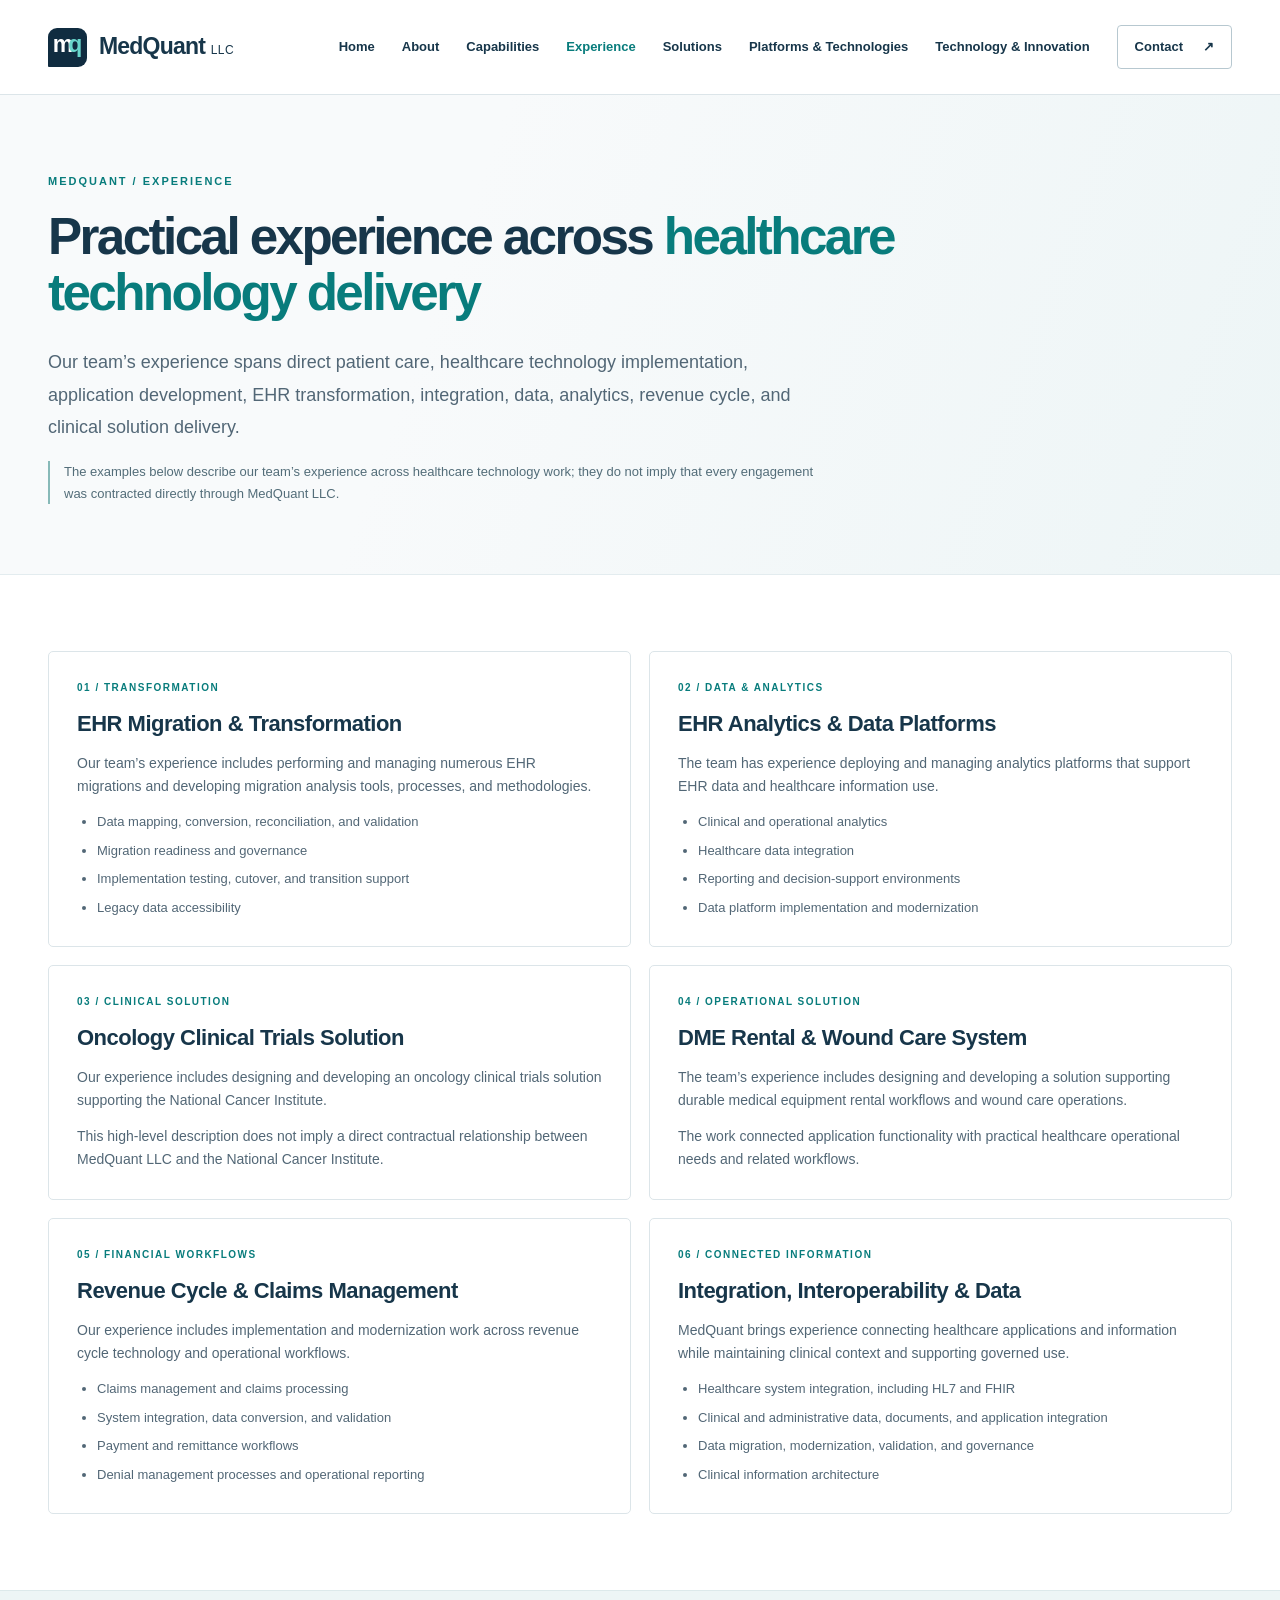
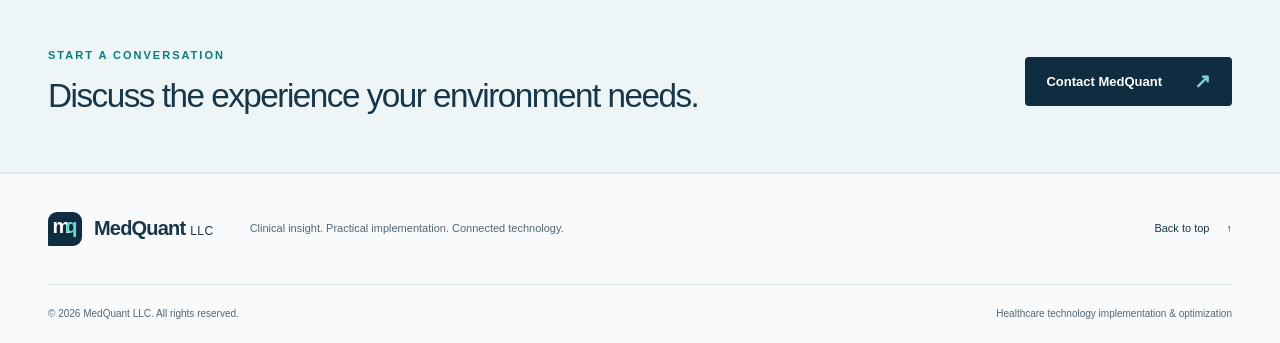
==== experience.html @ 073f3e89 "Expand healthcare website experience and solutions Co-authored-by: Copilot <223556219+Copilot@users." ====
<!doctype html>
<html lang="en">
  <head>
    <meta charset="utf-8">
    <meta name="viewport" content="width=device-width, initial-scale=1">
    <meta name="description" content="Explore MedQuant’s team experience across EHR migrations, analytics, healthcare applications, revenue cycle, interoperability, and clinical solutions.">
    <meta name="theme-color" content="#102c40">
    <title>Experience | MedQuant LLC</title>
    <link rel="icon" href="assets/images/favicon.svg" type="image/svg+xml">
    <link rel="stylesheet" href="assets/css/styles.css">
    <script src="assets/js/main.js" defer></script>
  </head>
  <body>
    <a class="skip-link" href="#main">Skip to content</a>
    <header class="site-header">
      <div class="container header-inner">
        <a class="brand" href="index.html#home" aria-label="MedQuant LLC home">
          <span class="brand-mark" aria-hidden="true">m<span>q</span></span>
          <span>MedQuant <span class="brand-legal">LLC</span></span>
        </a>
        <button class="menu-toggle" type="button" aria-expanded="false" aria-controls="primary-navigation" hidden>Menu <span aria-hidden="true">+</span></button>
        <nav id="primary-navigation" aria-label="Main navigation">
          <a href="index.html#home">Home</a>
          <a href="index.html#about">About</a>
          <a href="index.html#capabilities">Capabilities</a>
          <a href="experience.html" aria-current="page">Experience</a>
          <a href="solutions.html">Solutions</a>
          <a href="platforms.html">Platforms &amp; Technologies</a>
          <a href="index.html#research">Technology &amp; Innovation</a>
          <a class="nav-contact" href="index.html#contact">Contact <span aria-hidden="true">&#8599;</span></a>
        </nav>
      </div>
    </header>

    <main id="main">
      <section class="page-hero" aria-labelledby="page-title">
        <div class="container">
          <p class="eyebrow">MedQuant / Experience</p>
          <h1 id="page-title">Practical experience across <span>healthcare technology delivery</span></h1>
          <p class="page-intro">Our team’s experience spans direct patient care, healthcare technology implementation, application development, EHR transformation, integration, data, analytics, revenue cycle, and clinical solution delivery.</p>
          <p class="attribution-note">The examples below describe our team’s experience across healthcare technology work; they do not imply that every engagement was contracted directly through MedQuant LLC.</p>
        </div>
      </section>

      <section class="section page-content" aria-label="Experience areas">
        <div class="container experience-grid">
          <article class="content-card">
            <p class="card-kicker">01 / Transformation</p>
            <h2>EHR Migration &amp; Transformation</h2>
            <p>Our team’s experience includes performing and managing numerous EHR migrations and developing migration analysis tools, processes, and methodologies.</p>
            <ul>
              <li>Data mapping, conversion, reconciliation, and validation</li>
              <li>Migration readiness and governance</li>
              <li>Implementation testing, cutover, and transition support</li>
              <li>Legacy data accessibility</li>
            </ul>
          </article>
          <article class="content-card">
            <p class="card-kicker">02 / Data &amp; analytics</p>
            <h2>EHR Analytics &amp; Data Platforms</h2>
            <p>The team has experience deploying and managing analytics platforms that support EHR data and healthcare information use.</p>
            <ul>
              <li>Clinical and operational analytics</li>
              <li>Healthcare data integration</li>
              <li>Reporting and decision-support environments</li>
              <li>Data platform implementation and modernization</li>
            </ul>
          </article>
          <article class="content-card">
            <p class="card-kicker">03 / Clinical solution</p>
            <h2>Oncology Clinical Trials Solution</h2>
            <p>Our experience includes designing and developing an oncology clinical trials solution supporting the National Cancer Institute.</p>
            <p>This high-level description does not imply a direct contractual relationship between MedQuant LLC and the National Cancer Institute.</p>
          </article>
          <article class="content-card">
            <p class="card-kicker">04 / Operational solution</p>
            <h2>DME Rental &amp; Wound Care System</h2>
            <p>The team’s experience includes designing and developing a solution supporting durable medical equipment rental workflows and wound care operations.</p>
            <p>The work connected application functionality with practical healthcare operational needs and related workflows.</p>
          </article>
          <article class="content-card">
            <p class="card-kicker">05 / Financial workflows</p>
            <h2>Revenue Cycle &amp; Claims Management</h2>
            <p>Our experience includes implementation and modernization work across revenue cycle technology and operational workflows.</p>
            <ul>
              <li>Claims management and claims processing</li>
              <li>System integration, data conversion, and validation</li>
              <li>Payment and remittance workflows</li>
              <li>Denial management processes and operational reporting</li>
            </ul>
          </article>
          <article class="content-card">
            <p class="card-kicker">06 / Connected information</p>
            <h2>Integration, Interoperability &amp; Data</h2>
            <p>MedQuant brings experience connecting healthcare applications and information while maintaining clinical context and supporting governed use.</p>
            <ul>
              <li>Healthcare system integration, including HL7 and FHIR</li>
              <li>Clinical and administrative data, documents, and application integration</li>
              <li>Data migration, modernization, validation, and governance</li>
              <li>Clinical information architecture</li>
            </ul>
          </article>
        </div>
      </section>

      <section class="contact-strip" aria-labelledby="experience-contact-title">
        <div class="container contact-strip-inner">
          <div>
            <p class="eyebrow">Start a conversation</p>
            <h2 id="experience-contact-title">Discuss the experience your environment needs.</h2>
          </div>
          <a class="button button-primary" href="index.html#contact">Contact MedQuant <span aria-hidden="true">&#8599;</span></a>
        </div>
      </section>
    </main>

    <footer class="site-footer">
      <div class="container footer-main">
        <a class="brand" href="index.html#home"><span class="brand-mark" aria-hidden="true">m<span>q</span></span><span>MedQuant <span class="brand-legal">LLC</span></span></a>
        <p>Clinical insight. Practical implementation. Connected technology.</p>
        <a class="back-top" href="#main">Back to top <span aria-hidden="true">&#8593;</span></a>
      </div>
      <div class="container footer-bottom">
        <p>&copy; <span id="copyright-year">2026</span> MedQuant LLC. All rights reserved.</p>
        <span>Healthcare technology implementation &amp; optimization</span>
      </div>
    </footer>
  </body>
</html>
---- assets/css/styles.css ----
:root {
  color-scheme: light;
  --navy: #102c40;
  --ink: #17364a;
  --muted: #526776;
  --teal: #087c7c;
  --line: #dce5e9;
  --paper: #f4f7f8;
  --white: #fff;
}

* { box-sizing: border-box; }
html { scroll-behavior: smooth; scroll-padding-top: 110px; }
body { margin: 0; color: var(--ink); background: var(--white); font-family: "Segoe UI", Arial, sans-serif; font-size: 16px; line-height: 1.65; -webkit-font-smoothing: antialiased; }
a { color: inherit; text-decoration: none; }
button { font: inherit; }
img { display: block; max-width: 100%; height: auto; }
h1, h2, h3, p { margin: 0; }
h1, h2, h3 { line-height: 1.15; }
a, button { -webkit-tap-highlight-color: transparent; }
a:focus-visible, button:focus-visible { outline: 3px solid #087c7c; outline-offset: 6px; border-radius: 2px; }
.container { width: min(1240px, calc(100% - 96px)); margin-inline: auto; }
.skip-link { position: fixed; top: 10px; left: 10px; z-index: 20; padding: 10px 18px; background: var(--white); color: var(--navy); transform: translateY(-160%); }
.skip-link:focus { transform: translateY(0); }
.site-header { position: sticky; top: 0; z-index: 10; background: rgba(255,255,255,.97); border-bottom: 1px solid var(--line); }
.header-inner { display: flex; align-items: center; justify-content: space-between; min-height: 94px; gap: 30px; }
.brand { display: inline-flex; align-items: center; gap: 12px; font-size: 23px; font-weight: 650; letter-spacing: -.8px; white-space: nowrap; }
.brand-legal { font-size: 12px; font-weight: 500; letter-spacing: .5px; }
.brand-mark { display: inline-flex; align-items: center; justify-content: center; width: 39px; height: 39px; border-radius: 9px 9px 9px 1px; background: var(--navy); color: white; font-size: 23px; font-weight: 600; letter-spacing: -5px; padding-right: 5px; padding-bottom: 4px; }
.brand-mark span { color: #69d6cb; }
nav { display: flex; align-items: center; gap: 27px; font-size: 13px; font-weight: 600; }
nav a { padding-block: 12px; }
nav a:hover, .back-top:hover { color: var(--teal); }
.nav-contact { display: flex; gap: 20px; align-items: center; border: 1px solid #b7c8d0; padding: 10px 17px; border-radius: 4px; }
.menu-toggle { background: transparent; color: var(--navy); border: 1px solid var(--line); padding: 8px 13px; border-radius: 4px; cursor: pointer; }
.menu-toggle span { margin-left: 12px; }
.hero { position: relative; overflow: hidden; background: linear-gradient(110deg, #f8fafb 35%, #edf5f6 100%); }
.hero-grid { display: grid; grid-template-columns: 1.05fr 1fr; gap: 54px; align-items: center; padding-block: 88px 78px; }
.eyebrow { color: var(--teal); text-transform: uppercase; letter-spacing: 2px; font-size: 11px; line-height: 1.5; font-weight: 750; margin-bottom: 25px; }
.hero .eyebrow { display: flex; align-items: center; gap: 10px; letter-spacing: 2.4px; }
.status-dot { height: 7px; width: 7px; background: var(--teal); border-radius: 50%; box-shadow: 0 0 0 5px #087c7c0d; }
h1 { font-size: clamp(40px, 4vw, 58px); letter-spacing: -2.6px; font-weight: 550; line-height: 1.11; max-width: 650px; }
h1 span { color: var(--teal); }
.hero-description { color: var(--muted); font-size: 17px; max-width: 510px; margin-block: 26px 30px; line-height: 1.8; }
.button { display: inline-flex; align-items: center; gap: 32px; border-radius: 4px; padding: 14px 21px; font-weight: 600; font-size: 13px; transition: background .2s, transform .2s; }
.button-primary { background: var(--navy); color: white; }
.button-primary:hover { background: #1b4a65; transform: translateY(-2px); }
.button span { font-size: 20px; line-height: 1; color: #79d4d0; }
.hero-note { display: flex; gap: 10px; align-items: center; font-size: 11px; color: var(--muted); margin-top: 29px; }
.hero-note > span { width: 22px; height: 1px; background: #7c9aab; }
.hero-visual { position: relative; padding: 20px 20px 23px; background: #ffffff80; border: 1px solid #d5e4e9; border-radius: 10px; box-shadow: 0 22px 65px #163c4e08; }
.visual-heading, .visual-caption { display: flex; justify-content: space-between; gap: 10px; align-items: center; color: #587582; font-size: 8px; letter-spacing: 1.5px; font-weight: 650; }
.visual-heading { padding-inline: 5px; }
.visual-dots { color: #6ea3ac; letter-spacing: 3px; }
.hero-visual img { width: 100%; }
.visual-caption { font-size: 7px; letter-spacing: 1px; white-space: nowrap; }
.caption-line { height: 1px; background: #cedee3; flex: 1; }
.hero-bottom { display: flex; justify-content: space-between; align-items: center; gap: 20px; padding-block: 22px; border-top: 1px solid #d8e4e8; color: var(--muted); font-size: 11px; letter-spacing: .2px; }
.hero-bottom-right { display: flex; gap: 18px; }
.hero-bottom-right > span { color: #91a9b5; }
.section { padding-block: 100px; }
h2 { font-size: clamp(30px, 3vw, 40px); font-weight: 500; letter-spacing: -1.5px; line-height: 1.2; }
.text-muted { color: #69818f; }
.about-grid { display: grid; grid-template-columns: 1fr 1fr; gap: 110px; }
.about h2 { max-width: 470px; }
.about-copy { padding-top: 7px; }
.about-copy p { margin-bottom: 18px; color: var(--muted); font-size: 15px; }
.about-copy .lead { color: var(--ink); font-size: 20px; line-height: 1.6; margin-bottom: 22px; }
.text-link { display: inline-flex; align-items: center; gap: 26px; font-size: 13px; font-weight: 650; color: var(--teal); padding-block: 7px; margin-top: 7px; border-bottom: 1px solid #9bc5c3; }
.text-link:hover { border-bottom-color: currentColor; }
.capabilities { background: var(--paper); border-block: 1px solid #e8eef0; }
.section-heading { display: flex; justify-content: space-between; align-items: flex-end; gap: 60px; margin-bottom: 42px; }
.section-heading > p { max-width: 365px; font-size: 15px; color: var(--muted); padding-bottom: 4px; }
.section-heading .eyebrow { margin-bottom: 18px; }
.capability-grid { display: grid; grid-template-columns: repeat(4, 1fr); gap: 16px; }
.capability-card { display: flex; flex-direction: column; padding: 25px 23px 23px; border: 1px solid var(--line); border-radius: 5px; background: white; transition: border-color .2s, box-shadow .2s; }
.capability-card:hover { border-color: #9cbdc3; box-shadow: 0 8px 25px #17364a06; }
.card-top { display: flex; align-items: center; justify-content: space-between; margin-bottom: 27px; color: #596f7d; font-size: 10px; letter-spacing: 1px; }
.card-symbol { display: inline-flex; justify-content: center; align-items: center; width: 36px; height: 36px; border-radius: 6px; background: #edf5f6; color: var(--teal); font-size: 25px; line-height: 1; }
.symbol-code { font-size: 18px; letter-spacing: 1px; font-family: monospace; }
.capability-card h3 { font-size: 18px; font-weight: 600; line-height: 1.35; letter-spacing: -.35px; margin-bottom: 15px; }
.capability-card p { color: var(--muted); font-size: 13px; line-height: 1.8; margin-bottom: 24px; }
.card-tag { display: block; margin-top: auto; padding-top: 15px; border-top: 1px solid #e9eff1; color: var(--teal); font-size: 10px; letter-spacing: .2px; }
.research { position: relative; background: var(--navy); color: white; }
.research-grid { display: grid; grid-template-columns: 1.15fr 1fr; gap: 120px; align-items: center; }
.research .eyebrow { color: #75d5cc; }
.research h2 { font-size: clamp(30px, 2.8vw, 38px); margin-bottom: 27px; }
.research h2 span { color: #9bb9c7; }
.research-copy > p:not(.eyebrow) { color: #b9ccd7; font-size: 14px; margin-bottom: 18px; line-height: 1.85; }
.research .text-link { color: #82dbd0; border-color: #456b76; }
.research a:focus-visible { outline-color: #82dbd0; }
.topics-label { font-size: 10px; letter-spacing: 1.8px; color: #a4c0ce; margin-bottom: 20px; }
.research-topics > div { display: flex; align-items: center; gap: 20px; border-top: 1px solid #315062; padding-block: 25px; }
.topic-number { font-size: 10px; color: #6fbdbb; }
.research-topics h3 { flex: 1; font-size: 16px; font-weight: 450; letter-spacing: -.1px; }
.research-note { border-top: 1px solid #315062; padding-top: 20px; color: #9bb7c5; font-size: 11px; }
.contact { background: #fff; padding-bottom: 85px; }
.contact-panel { display: grid; grid-template-columns: 1.15fr 1fr; gap: 100px; align-items: center; }
.contact h2 { margin-bottom: 20px; }
.contact-panel > div > p:not(.eyebrow) { font-size: 14px; color: var(--muted); }
.contact-details { position: relative; padding: 34px; background: #f2f7f7; border: 1px solid #dbe8e9; border-radius: 5px; }
.contact-icon { display: block; color: var(--teal); font-size: 27px; line-height: 1; margin-bottom: 26px; }
.contact-details h3 { font-size: 19px; font-weight: 600; margin-bottom: 14px; }
.contact-details p { max-width: 320px; }
.contact-status { display: inline-block; font-size: 11px; color: #44646c; margin-top: 24px; padding: 5px 10px; background: #e2eeee; border-radius: 3px; }
.site-footer { border-top: 1px solid var(--line); background: #f8fafb; }
.footer-main { display: flex; align-items: center; gap: 36px; padding-block: 38px; }
.footer-main .brand { font-size: 20px; }
.footer-main .brand-mark { width: 34px; height: 34px; font-size: 20px; }
.footer-main > p { color: var(--muted); font-size: 11px; }
.back-top { margin-left: auto; font-size: 11px; white-space: nowrap; }
.back-top span { margin-left: 14px; }
.footer-bottom { display: flex; justify-content: space-between; gap: 20px; border-top: 1px solid var(--line); padding-block: 21px; color: var(--muted); font-size: 10px; }

@media (min-width: 901px) { .menu-toggle:not([hidden]) { display: none; } }
@media (max-width: 1100px) {
  .container { width: calc(100% - 64px); }
  nav { gap: 12px; font-size: 11px; }
  .brand { font-size: 19px; }
  .header-inner { gap: 18px; }
  .hero-grid { gap: 30px; padding-block: 70px; }
  h1 { font-size: 45px; }
  .capability-grid { grid-template-columns: repeat(2, 1fr); }
  .about-grid, .research-grid, .contact-panel { gap: 65px; }
}
@media (max-width: 900px) {
  html { scroll-padding-top: 100px; }
  .site-header:not(.nav-ready) { position: static; }
  .header-inner { flex-wrap: wrap; min-height: 80px; gap: 0; padding-block: 18px; }
  .menu-toggle:not([hidden]) { display: block; }
  nav { width: 100%; flex-wrap: wrap; gap: 8px 23px; padding-top: 16px; }
  .nav-ready nav { display: none; }
  .nav-ready nav.is-open { display: flex; }
  .nav-contact { padding: 7px 12px; }
  .hero-grid { grid-template-columns: 1fr 1fr; gap: 25px; }
  h1 { font-size: 38px; letter-spacing: -1.6px; }
  .hero-description { font-size: 15px; }
  .hero-visual { padding: 15px; }
  .visual-caption { white-space: normal; font-size: 6px; }
  .section { padding-block: 75px; }
  .about-grid, .research-grid, .contact-panel { gap: 40px; }
  .section-heading { gap: 35px; }
  .section-heading > p { max-width: 280px; font-size: 14px; }
  .about-copy .lead { font-size: 18px; }
  .footer-main { flex-wrap: wrap; gap: 20px; }
  .footer-main > p { max-width: 230px; }
}
@media (max-width: 640px) {
  .container { width: calc(100% - 40px); }
  .brand { font-size: 21px; }
  .brand-mark { width: 35px; height: 35px; font-size: 21px; }
  .hero-grid { grid-template-columns: 1fr; padding-block: 48px 38px; gap: 36px; }
  h1 { font-size: clamp(37px, 9.5vw, 52px); letter-spacing: -1.8px; max-width: 510px; }
  .hero-description { font-size: 16px; margin-block: 23px 26px; }
  .hero-note { margin-top: 24px; }
  .hero-visual { max-width: 440px; width: 100%; margin-inline: auto; padding: 16px; }
  .hero-visual img { max-height: 310px; }
  .visual-caption { font-size: 6px; white-space: nowrap; }
  .hero-bottom { font-size: 10px; padding-block: 18px; }
  .hero-bottom-right { display: none; }
  .section { padding-block: 60px; }
  .eyebrow { margin-bottom: 19px; font-size: 10px; }
  h2 { font-size: 32px; letter-spacing: -1.2px; }
  .about-grid, .research-grid, .contact-panel { grid-template-columns: 1fr; gap: 30px; }
  .about-copy { padding-top: 0; }
  .section-heading { display: block; margin-bottom: 30px; }
  .section-heading > p { margin-top: 22px; max-width: none; }
  .capability-grid { gap: 12px; }
  .capability-card { padding: 19px 16px; }
  .card-top { margin-bottom: 22px; }
  .capability-card h3 { font-size: 16px; }
  .capability-card p { font-size: 12px; }
  .card-tag { font-size: 9px; }
  .research-grid { gap: 42px; }
  .research-topics > div { padding-block: 23px; }
  .contact-details { padding: 28px; }
  .footer-main { gap: 20px; padding-block: 30px; }
  .footer-main > p { order: 3; width: 100%; max-width: none; }
  .footer-bottom { flex-direction: column; gap: 7px; padding-block: 20px; }
}
@media (max-width: 360px) {
  .container { width: calc(100% - 32px); }
  .capability-grid { grid-template-columns: 1fr; }
  .visual-caption { font-size: 5px; }
}
@media (prefers-reduced-motion: reduce) {
  html { scroll-behavior: auto; }
  *, *::before, *::after { transition: none !important; }
}
.nav-contact[aria-current="page"], nav a[aria-current="page"] { color: var(--teal); }
.differentiator { padding-block: 48px; background: #edf5f6; border-block: 1px solid #dce9eb; }
.differentiator-inner { display: grid; grid-template-columns: .65fr 1.35fr; gap: 60px; align-items: start; }
.differentiator .eyebrow { margin: 5px 0 0; }
.differentiator h2 { font-size: clamp(24px, 2.4vw, 32px); margin-bottom: 15px; }
.differentiator-inner > div > p { max-width: 760px; color: var(--muted); font-size: 15px; }
.overview-section { padding-block: 75px; }
.overview-section .section-heading { margin-bottom: 22px; }
.overview-section .section-heading h2 { max-width: 610px; }
.overview-tinted { background: var(--paper); border-block: 1px solid #e8eef0; }
.overview-grid { display: grid; grid-template-columns: 1fr 1fr; gap: 80px; align-items: center; }
.overview-grid h2 { max-width: 570px; }
.overview-grid .eyebrow { margin-bottom: 18px; }
.overview-copy { color: var(--muted); font-size: 15px; max-width: 560px; margin-bottom: 18px; }
.overview-mark { min-height: 190px; display: flex; flex-direction: column; align-items: center; justify-content: center; gap: 8px; border: 1px solid #d5e4e9; border-radius: 6px; background: linear-gradient(135deg, #f8fafb, #edf5f6); color: var(--navy); }
.overview-mark span { color: var(--teal); font-size: 34px; font-weight: 650; letter-spacing: 3px; }
.overview-mark strong { font-size: 13px; letter-spacing: 3px; }
.overview-mark small { color: var(--muted); font-size: 9px; letter-spacing: 1.7px; }
.page-hero { padding-block: 78px 70px; background: linear-gradient(110deg, #f8fafb 35%, #edf5f6 100%); border-bottom: 1px solid #e3ecef; }
.page-hero .eyebrow { margin-bottom: 19px; }
.page-hero h1 { max-width: 900px; }
.page-intro { max-width: 780px; color: var(--muted); font-size: 18px; line-height: 1.8; margin-top: 24px; }
.attribution-note { max-width: 780px; color: #536d79; font-size: 13px; margin-top: 18px; border-left: 2px solid #87b9b8; padding-left: 14px; }
.page-content { padding-block: 76px; }
.experience-grid, .solution-grid, .platform-grid { display: grid; grid-template-columns: repeat(2, minmax(0, 1fr)); gap: 18px; }
.content-card, .platform-card { padding: 28px; border: 1px solid var(--line); border-radius: 5px; background: var(--white); }
.content-card h2, .platform-card h2 { font-size: 22px; font-weight: 550; letter-spacing: -.5px; margin-bottom: 15px; }
.content-card h3 { font-size: 19px; font-weight: 600; margin-bottom: 12px; }
.content-card p, .platform-card p { color: var(--muted); font-size: 14px; margin-bottom: 13px; }
.content-card p:last-child, .platform-card p:last-child { margin-bottom: 0; }
.content-card ul { margin: 12px 0 0; padding-left: 20px; color: var(--muted); font-size: 13px; }
.content-card li + li { margin-top: 7px; }
.card-kicker { color: var(--teal) !important; font-size: 10px !important; font-weight: 700; letter-spacing: 1.5px; text-transform: uppercase; margin-bottom: 14px !important; }
.contact-strip { padding-block: 56px; background: #edf5f6; border-block: 1px solid #dce9eb; }
.contact-strip-inner { display: flex; align-items: center; justify-content: space-between; gap: 40px; }
.contact-strip .eyebrow { margin-bottom: 12px; }
.contact-strip h2 { max-width: 720px; font-size: clamp(26px, 2.6vw, 35px); }
.contact-strip p:not(.eyebrow) { max-width: 720px; color: var(--muted); font-size: 14px; margin-top: 14px; }
.contact-strip .button { flex: 0 0 auto; }
.solution-intro { padding-block: 65px; background: #f8fafb; border-bottom: 1px solid var(--line); }
.solution-intro-grid { display: grid; grid-template-columns: .8fr 1.2fr; gap: 85px; align-items: center; }
.solution-intro .eyebrow { margin-bottom: 15px; }
.solution-intro h2 { font-size: clamp(35px, 4vw, 48px); color: var(--navy); }
.solution-subtitle { color: var(--teal); font-size: 16px; font-weight: 650; letter-spacing: .2px; margin-top: 7px; }
.solution-intro-grid > div:last-child > p { color: var(--muted); font-size: 14px; margin-top: 13px; }
.solution-intro-grid > div:last-child .solution-lead { color: var(--ink); font-size: 17px; line-height: 1.75; margin-top: 0; }
.solution-intro-grid .not-ehr { color: var(--navy); font-size: 15px; font-weight: 700; border-left: 3px solid var(--teal); padding-left: 12px; }
.solution-problems { background: var(--white); }
.problem-list { display: grid; grid-template-columns: repeat(2, minmax(0, 1fr)); gap: 0 40px; list-style: none; padding: 0; margin: 0; }
.problem-list li { position: relative; color: var(--muted); font-size: 14px; padding: 16px 10px 16px 22px; border-top: 1px solid var(--line); }
.problem-list li::before { content: ""; position: absolute; left: 2px; top: 26px; width: 7px; height: 7px; border-radius: 50%; background: var(--teal); }
.capability-overview { background: var(--paper); border-block: 1px solid #e8eef0; }
.solution-grid { grid-template-columns: repeat(3, minmax(0, 1fr)); }
.solution-grid .content-card { padding: 23px; }
.solution-grid .content-card h3 { font-size: 17px; }
.solution-grid .content-card p { font-size: 13px; }
.solution-cta .contact-strip-inner { align-items: flex-end; }
.platform-grid { grid-template-columns: repeat(2, minmax(0, 1fr)); }
.platform-card h2 { margin-bottom: 18px; }
.technology-list { display: flex; flex-wrap: wrap; gap: 8px; list-style: none; padding: 0; margin: 0 0 17px; }
.technology-list li { padding: 7px 11px; border: 1px solid #d4e4e6; border-radius: 3px; background: #f4f8f8; color: var(--navy); font-size: 12px; font-weight: 650; }
.platform-note { margin-top: 25px; padding-top: 20px; border-top: 1px solid var(--line); }
.platform-note p { max-width: 820px; color: var(--muted); font-size: 13px; }
@media (max-width: 900px) {
  .differentiator-inner, .solution-intro-grid { grid-template-columns: 1fr; gap: 22px; }
  .overview-grid { gap: 40px; }
  .contact-strip-inner { align-items: flex-start; }
  .solution-grid { grid-template-columns: repeat(2, minmax(0, 1fr)); }
}
@media (max-width: 640px) {
  .differentiator { padding-block: 38px; }
  .differentiator-inner { gap: 12px; }
  .differentiator h2 { font-size: 27px; }
  .differentiator-inner > div > p { font-size: 14px; }
  .overview-section { padding-block: 55px; }
  .overview-grid { grid-template-columns: 1fr; gap: 25px; }
  .overview-mark { min-height: 150px; }
  .page-hero { padding-block: 55px 48px; }
  .page-intro { font-size: 16px; }
  .page-content { padding-block: 55px; }
  .experience-grid, .solution-grid, .platform-grid, .problem-list { grid-template-columns: 1fr; }
  .content-card, .platform-card { padding: 23px 20px; }
  .contact-strip { padding-block: 42px; }
  .contact-strip-inner, .solution-cta .contact-strip-inner { flex-direction: column; align-items: flex-start; gap: 24px; }
  .solution-intro { padding-block: 48px; }
  .solution-intro-grid { gap: 25px; }
  .solution-intro-grid > div:last-child .solution-lead { font-size: 16px; }
}
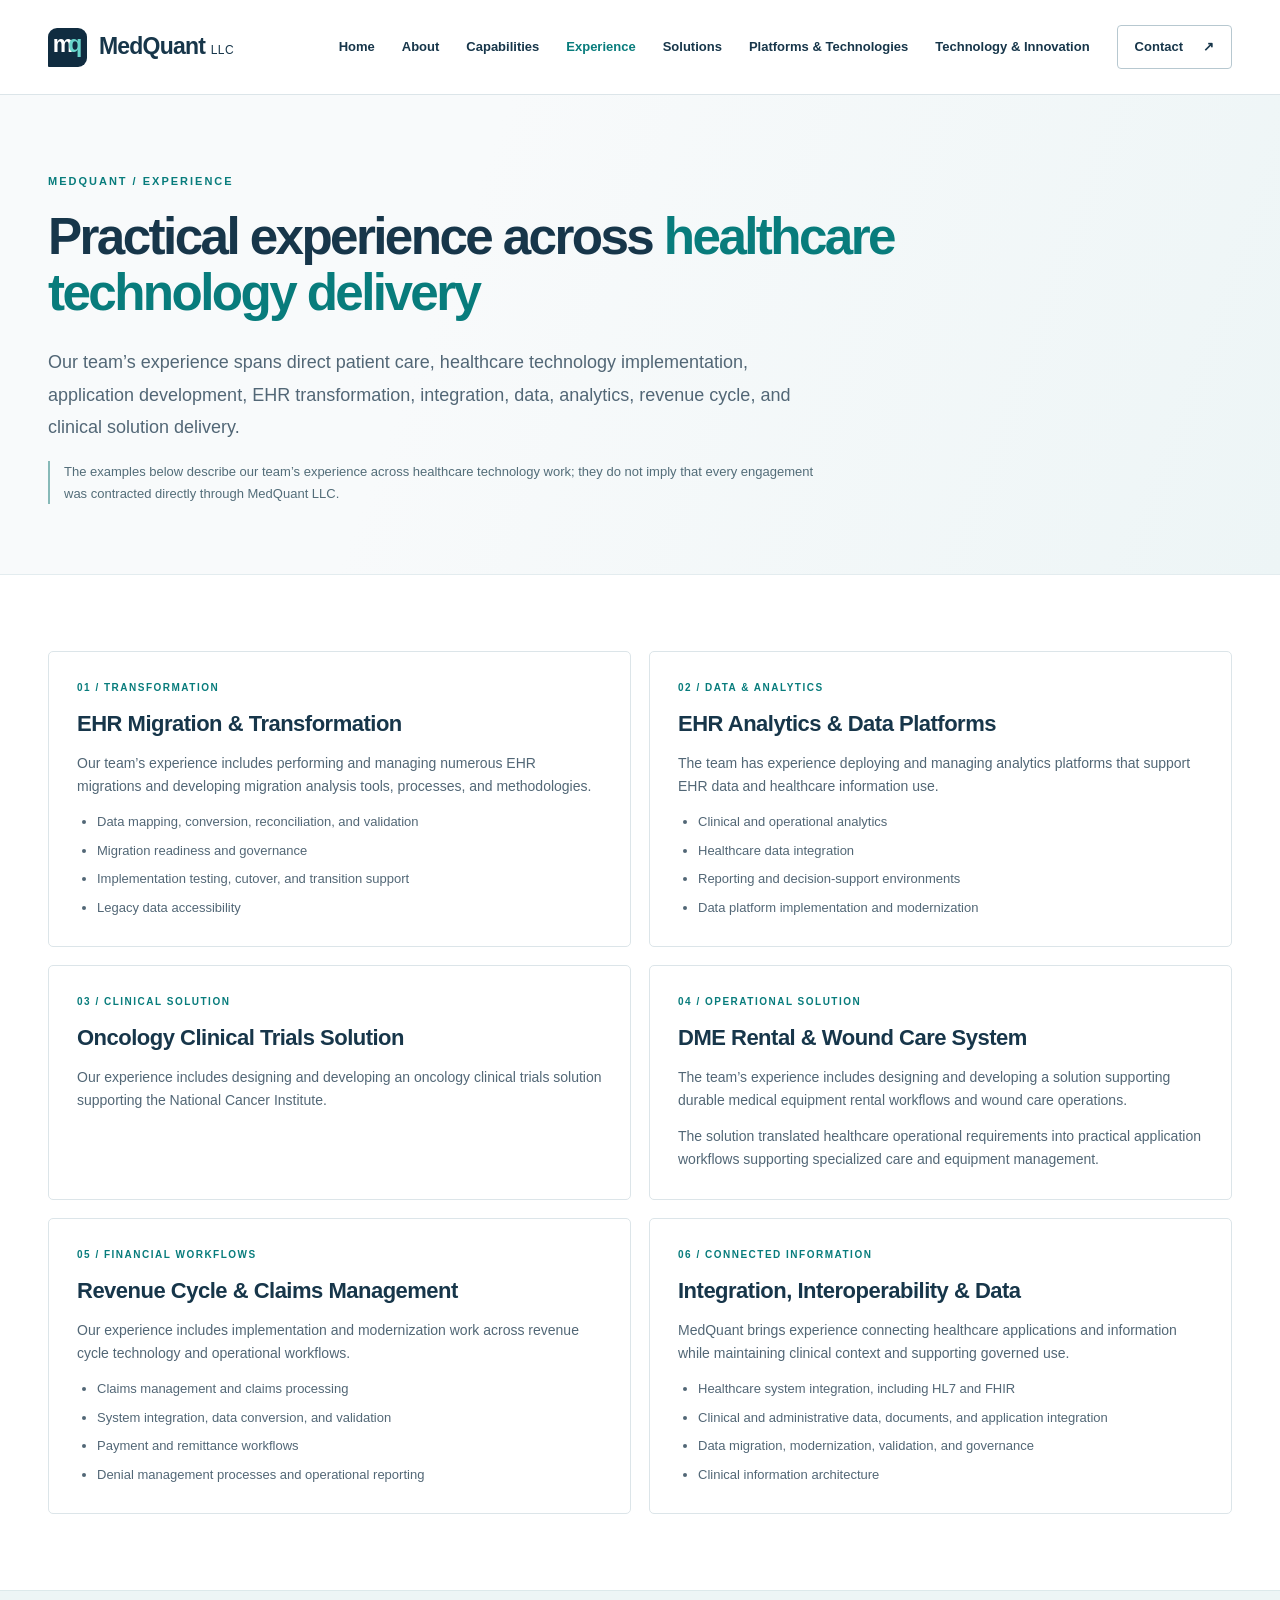
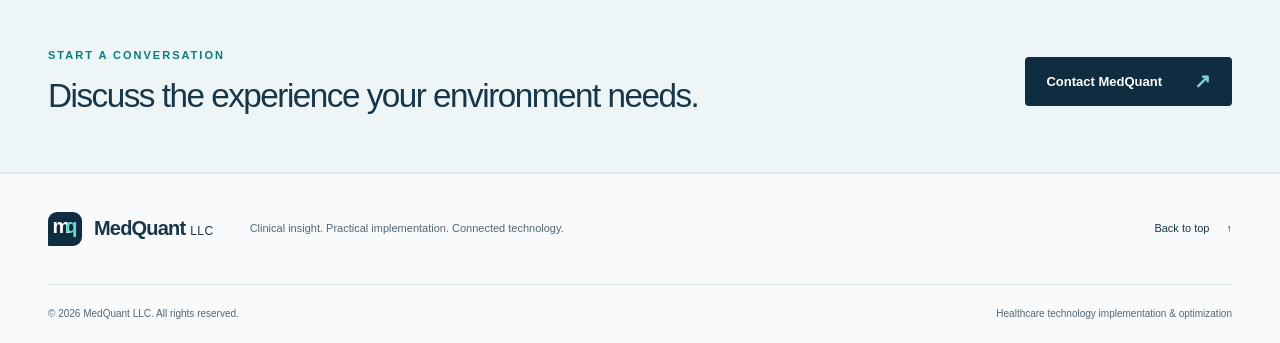
==== commit 33d251d8: "Refine healthcare experience messaging Strengthen application development and healthcare operations " ====
--- a/experience.html
+++ b/experience.html
@@ -70,13 +70,12 @@
             <p class="card-kicker">03 / Clinical solution</p>
             <h2>Oncology Clinical Trials Solution</h2>
             <p>Our experience includes designing and developing an oncology clinical trials solution supporting the National Cancer Institute.</p>
-            <p>This high-level description does not imply a direct contractual relationship between MedQuant LLC and the National Cancer Institute.</p>
           </article>
           <article class="content-card">
             <p class="card-kicker">04 / Operational solution</p>
             <h2>DME Rental &amp; Wound Care System</h2>
             <p>The team’s experience includes designing and developing a solution supporting durable medical equipment rental workflows and wound care operations.</p>
-            <p>The work connected application functionality with practical healthcare operational needs and related workflows.</p>
+            <p>The solution translated healthcare operational requirements into practical application workflows supporting specialized care and equipment management.</p>
           </article>
           <article class="content-card">
             <p class="card-kicker">05 / Financial workflows</p>
